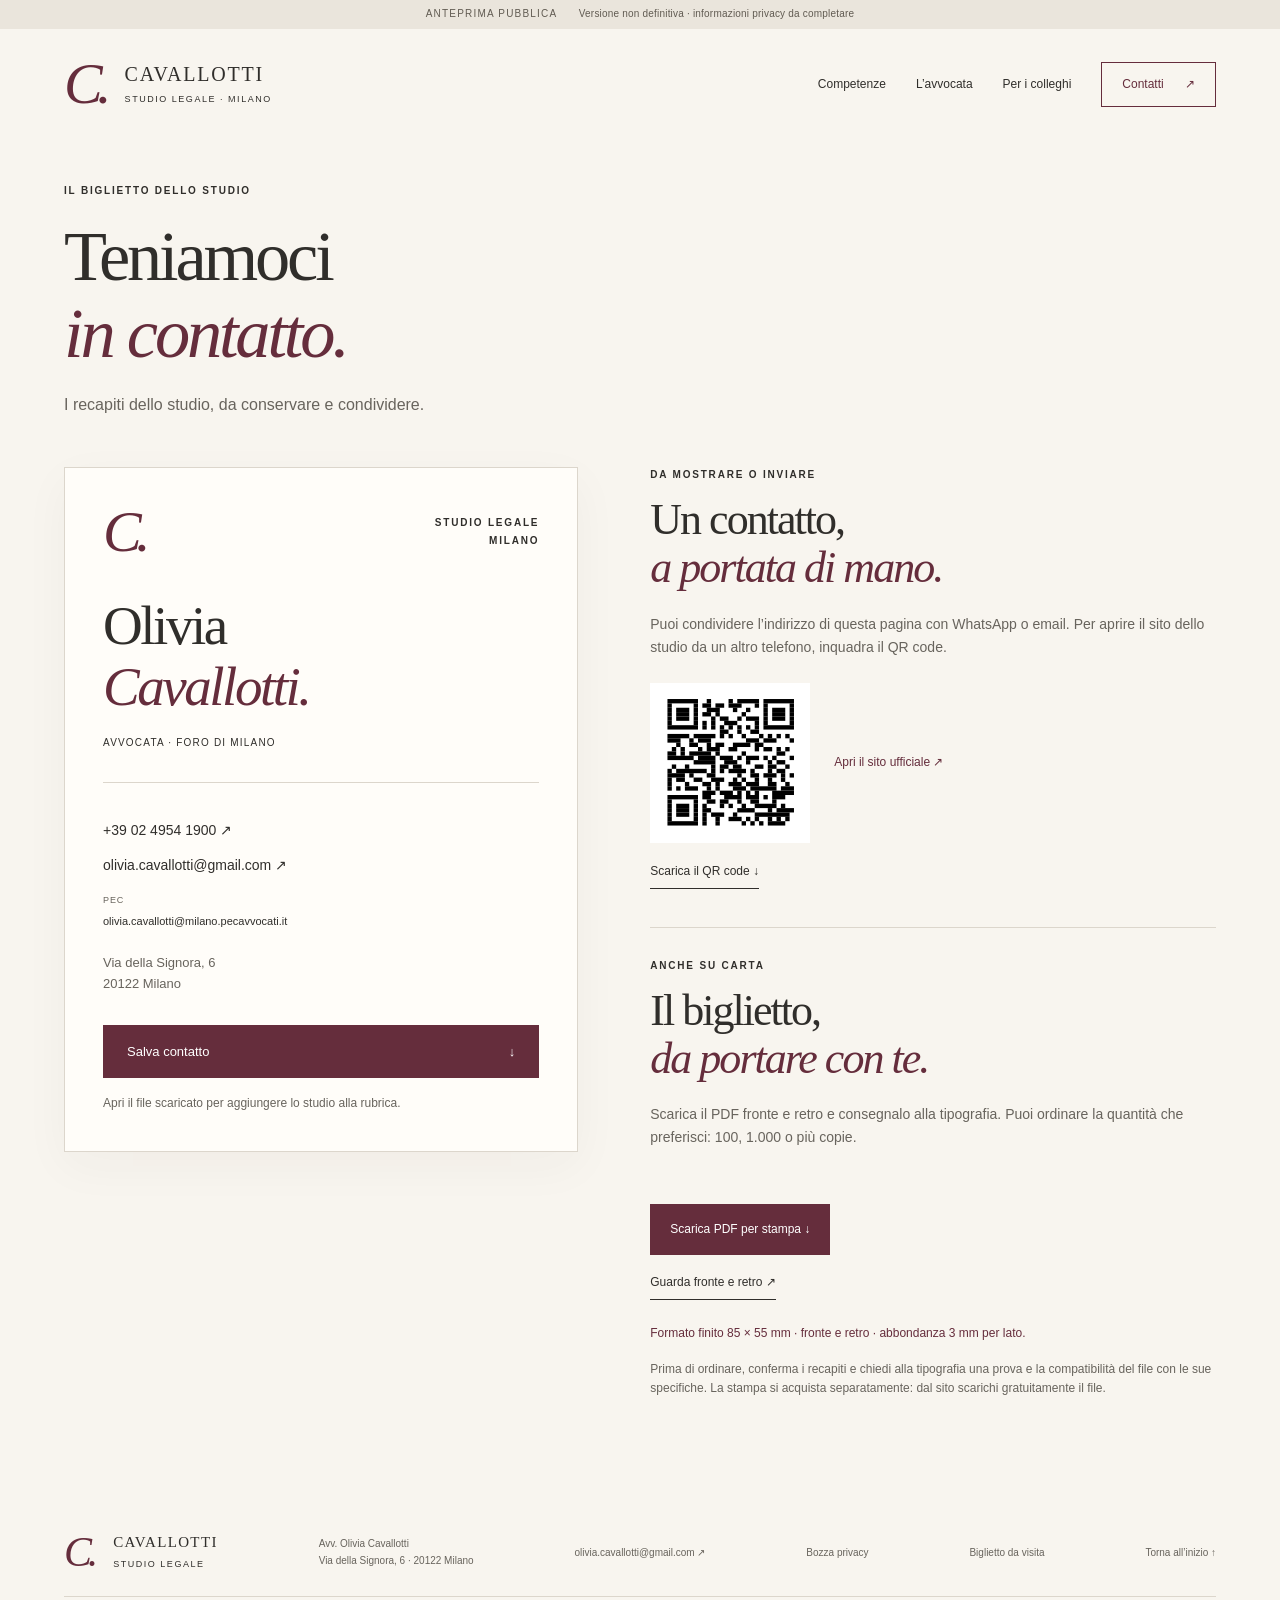
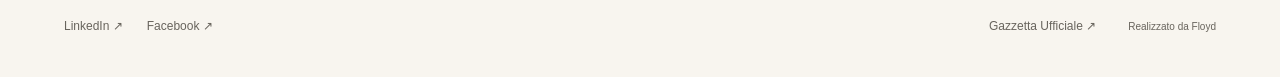
==== biglietto.html @ 4c9f53dc "Publish business card preview from source 2074c72" ====
<!doctype html><html lang="it"><head><meta charset="utf-8"><meta name="viewport" content="width=device-width, initial-scale=1"><meta name="robots" content="noindex, nofollow"><title>Biglietto da visita | Olivia Cavallotti</title><meta name="description" content="I recapiti dello Studio Legale Cavallotti da salvare in rubrica, condividere o stampare."><meta name="theme-color" content="#652d3c"><link rel="stylesheet" href="assets/style.css"><script src="assets/site.js" defer></script></head><body>
<a class="skip" href="#main">Vai al contenuto</a><div class="preview">ANTEPRIMA PUBBLICA <span>Versione non definitiva · informazioni privacy da completare</span></div>
<header class="header wrap"><a class="brand" href="index.html" aria-label="Studio Legale Cavallotti — Home"><span class="brand-mark" aria-hidden="true">C.</span><span>CAVALLOTTI<small>STUDIO LEGALE · MILANO</small></span></a><button class="menu-toggle" aria-expanded="false" aria-controls="navigation" hidden>Menu <span aria-hidden="true">☰</span></button><nav id="navigation" aria-label="Menu principale"><a href="index.html#competenze">Competenze</a><a href="index.html#olivia">L’avvocata</a><a href="domiciliazioni.html" >Per i colleghi</a><a class="nav-contact" href="index.html#contatti">Contatti <span aria-hidden="true">↗</span></a></nav></header>
<main id="main"><section class="section wrap card-page" aria-labelledby="card-title">
<div class="card-intro"><p class="eyebrow">IL BIGLIETTO DELLO STUDIO</p><h1 id="card-title">Teniamoci<br><em>in contatto.</em></h1><p>I recapiti dello studio, da conservare e condividere.</p></div>
<div class="card-grid"><article class="digital-card" aria-label="Biglietto digitale di Olivia Cavallotti"><div class="card-top"><span class="brand-mark" aria-hidden="true">C.</span><span class="eyebrow">STUDIO LEGALE<br>MILANO</span></div><h2>Olivia<br><em>Cavallotti.</em></h2><p class="card-role">AVVOCATA · FORO DI MILANO</p><div class="card-contacts"><a href="tel:+390249541900">+39 02 4954 1900 ↗</a><a href="mailto:olivia.cavallotti@gmail.com">olivia.cavallotti@gmail.com ↗</a><p><span>PEC</span><a href="mailto:olivia.cavallotti@milano.pecavvocati.it">olivia.cavallotti@milano.pecavvocati.it</a></p><address>Via della Signora, 6<br>20122 Milano</address></div><a class="button card-save" href="assets/olivia-cavallotti.vcf" download="olivia-cavallotti.vcf">Salva contatto <span aria-hidden="true">↓</span></a><p class="card-help">Apri il file scaricato per aggiungere lo studio alla rubrica.</p></article>
<div class="card-tools"><section class="card-share" aria-labelledby="share-card"><p class="eyebrow">DA MOSTRARE O INVIARE</p><h2 id="share-card">Un contatto,<br><em>a portata di mano.</em></h2><p>Puoi condividere l’indirizzo di questa pagina con WhatsApp o email. Per aprire il sito dello studio da un altro telefono, inquadra il QR code.</p><a class="qr-link" href="https://www.studiolegalecavallotti.it" target="_blank" rel="noopener noreferrer"><img src="assets/qr-sito.svg" width="160" height="160" alt="QR code per aprire il sito ufficiale dello Studio Legale Cavallotti"><span>Apri il sito ufficiale ↗</span></a><a class="text-link" href="assets/qr-sito.svg" download="qr-studio-cavallotti.svg">Scarica il QR code ↓</a></section>
<section class="card-print" aria-labelledby="print-card"><p class="eyebrow">ANCHE SU CARTA</p><h2 id="print-card">Il biglietto,<br><em>da portare con te.</em></h2><p>Scarica il PDF fronte e retro e consegnalo alla tipografia. Puoi ordinare la quantità che preferisci: 100, 1.000 o più copie.</p><div class="print-actions"><a class="button" href="assets/biglietto-stampa.pdf" download="biglietto-cavallotti-stampa.pdf">Scarica PDF per stampa ↓</a><a class="text-link" href="assets/biglietto-anteprima.pdf" target="_blank" rel="noopener">Guarda fronte e retro ↗</a></div><p class="print-spec">Formato finito 85 × 55 mm · fronte e retro · abbondanza 3 mm per lato.</p><p class="card-help">Prima di ordinare, conferma i recapiti e chiedi alla tipografia una prova e la compatibilità del file con le sue specifiche. La stampa si acquista separatamente: dal sito scarichi gratuitamente il file.</p></section></div></div>
</section>
</main><footer class="footer wrap"><a class="brand" href="index.html"><span class="brand-mark" aria-hidden="true">C.</span><span>CAVALLOTTI<small>STUDIO LEGALE</small></span></a><p>Avv. Olivia Cavallotti<br>Via della Signora, 6 · 20122 Milano</p><a href="mailto:olivia.cavallotti@gmail.com">olivia.cavallotti@gmail.com ↗</a><a href="privacy.html">Bozza privacy</a><a href="biglietto.html">Biglietto da visita</a><a href="#main">Torna all’inizio ↑</a><div class="footer-links"><nav aria-label="Social dello studio"><a href="https://www.linkedin.com/in/olivia-cavallotti-458b9453/" target="_blank" rel="noopener noreferrer">LinkedIn ↗</a><a href="https://www.facebook.com/Studio-Legale-Cavallotti-107336581391763/?view_public_for=107336581391763" target="_blank" rel="noopener noreferrer">Facebook ↗</a></nav><a href="https://www.gazzettaufficiale.it/" target="_blank" rel="noopener noreferrer">Gazzetta Ufficiale ↗</a><span class="site-credit">Realizzato da Floyd</span></div></footer></body></html>
---- assets/style.css ----
:root{
  --paper:#f8f5ef;
  --ink:#302e2b;
  --muted:#68645d;
  --wine:#652d3c;
  --line:#dcd6cc;
  --serif:Georgia,'Times New Roman',serif
}
*{
  box-sizing:border-box
}
html{
  scroll-behavior:smooth;
  scroll-padding-top:26px
}
body{
  margin:0;
  background:var(--paper);
  color:var(--ink);
  font:16px/1.65 -apple-system,BlinkMacSystemFont,'Segoe UI',sans-serif
}
a{
  color:inherit;
  text-decoration:none
}
button{
  font:inherit
}
a,button,summary{
  -webkit-tap-highlight-color:transparent
}
a:focus-visible,button:focus-visible,summary:focus-visible{
  outline:3px solid #a56723;
  outline-offset:6px
}
a:hover{
  text-decoration:underline;
  text-underline-offset:5px
}
h1,h2,h3,p{
  margin:0
}
h1,h2,h3{
  font-family:var(--serif);
  font-weight:400;
  line-height:1.1;
  letter-spacing:-.045em
}
h1{
  font-size:clamp(58px,6.1vw,88px)
}
h2{
  font-size:clamp(38px,4.1vw,58px)
}
h3{
  font-size:29px
}
em{
  font-weight:400;
  color:var(--wine)
}
img{
  max-width:100%;
  display:block
}
.wrap{
  max-width:1280px;
  margin:auto;
  padding-inline:64px
}
.preview{
  padding:6px 24px;
  background:#eae5dc;
  font-size:10px;
  letter-spacing:.12em;
  text-align:center;
  color:#615b52
}
.preview span{
  letter-spacing:.02em;
  margin-left:18px
}
.header{
  display:flex;
  align-items:center;
  justify-content:space-between;
  min-height:112px;
  gap:24px
}
.brand{
  display:flex;
  align-items:center;
  gap:12px;
  font-family:var(--serif);
  letter-spacing:.09em;
  font-size:20px;
  line-height:1.2
}
.brand small{
  display:block;
  font:9px/1.8 -apple-system,BlinkMacSystemFont,'Segoe UI',sans-serif;
  letter-spacing:.17em;
  margin-top:5px
}
.brand-mark{
  font:italic 58px/.9 var(--serif);
  color:var(--wine);
  letter-spacing:-.1em;
  margin-right:7px
}
.header nav{
  display:flex;
  gap:30px;
  align-items:center;
  font-size:12px
}
.nav-contact{
  padding:12px 20px;
  border:1px solid var(--wine);
  color:var(--wine)
}
.nav-contact span{
  margin-left:18px
}
.menu-toggle{
  display:none
}
.skip{
  position:absolute;
  top:-100px;
  left:20px;
  z-index:20;
  padding:12px;
  background:white
}
.skip:focus{
  top:10px
}
.hero{
  display:grid;
  grid-template-columns:1.08fr 1fr;
  gap:30px;
  align-items:center;
  padding-top:18px;
  padding-bottom:60px
}
.eyebrow{
  font-size:10px;
  letter-spacing:.18em;
  line-height:1.5;
  font-weight:600
}
.hero-copy>.eyebrow{
  display:flex;
  align-items:center;
  gap:12px;
  margin-bottom:26px
}
.rule{
  width:32px;
  height:1px;
  background:var(--wine)
}
.hero h1{
  margin-left:-3px
}
.hero-intro{
  margin-top:25px;
  font-size:15px;
  line-height:1.8;
  color:var(--muted)
}
.button{
  display:inline-flex;
  gap:55px;
  align-items:center;
  background:var(--wine);
  color:white;
  padding:16px 24px;
  font-size:13px;
  margin-top:30px;
  transition:background .2s
}
.button:hover{
  background:#4b2030;
  text-decoration:none
}
.text-link{
  font-size:12px;
  border-bottom:1px solid currentColor;
  padding-bottom:6px;
  display:inline-flex;
  gap:18px;
  align-items:center
}
.hero-secondary{
  margin-left:20px
}
.hero-portrait{
  position:relative;
  align-self:end;
  height:510px;
  isolation:isolate;
  display:flex;
  align-items:flex-end;
  justify-content:center;
  margin-right:14px
}
.portrait-arch{
  position:absolute;
  inset:30px 0 0;
  border-radius:48% 48% 0 0;
  background:#e1d9ce;
  z-index:-2
}
.portrait-word{
  position:absolute;
  font:400 400px/1 var(--serif);
  color:#c9b9ae;
  left:16px;
  top:80px;
  z-index:-1;
  opacity:.45
}
.hero-portrait img{
  height:480px;
  width:auto;
  max-width:100%;
  object-fit:contain;
  object-position:bottom
}
.portrait-label{
  position:absolute;
  bottom:0;
  left:0;
  right:0;
  background:var(--wine);
  color:var(--paper);
  padding:18px 25px;
  display:flex;
  justify-content:space-between;
  align-items:center;
  gap:16px
}
.portrait-label>span{
  font:23px var(--serif)
}
.portrait-label small{
  font-size:8px;
  letter-spacing:.1em;
  max-width:90px;
  line-height:1.6
}
.portrait-side{
  position:absolute;
  right:-26px;
  writing-mode:vertical-rl;
  font-size:8px;
  letter-spacing:.22em;
  top:155px
}
.intro-strip{
  background:#ece7df;
  border-block:1px solid var(--line)
}
.intro-strip>.wrap{
  display:flex;
  justify-content:space-between;
  gap:24px;
  align-items:center;
  padding-block:24px
}
.intro-strip span{
  font:20px var(--serif)
}
.intro-strip p,.intro-strip a{
  font-size:11px;
  color:var(--muted)
}
.section{
  padding-block:95px
}
.section-heading{
  display:grid;
  grid-template-columns:1fr 2.1fr;
  gap:30px;
  margin-bottom:50px
}
.section-heading .eyebrow{
  padding-top:9px;
  color:var(--wine)
}
.section-heading p:not(.eyebrow){
  margin-top:22px;
  font-size:14px;
  color:var(--muted)
}
.services{
  display:grid;
  grid-template-columns:1fr 1.15fr;
  gap:56px
}
.featured{
  background:var(--wine);
  color:var(--paper);
  padding:36px;
  position:relative
}
.service-number{
  font-size:11px;
  letter-spacing:.08em;
  color:#8b7f75
}
.featured>.service-number{
  position:absolute;
  right:32px;
  top:28px;
  color:#d7c3c4
}
.featured .eyebrow{
  color:#d7c3c4;
  margin-bottom:24px
}
.featured h3{
  font-size:39px
}
.featured p:not(.eyebrow){
  font-size:14px;
  opacity:.88;
  margin-top:22px;
  max-width:360px
}
.featured ul{
  padding:20px 0 26px 18px;
  font-size:13px;
  line-height:2
}
.featured a{
  border-top:1px solid #a47681;
  display:flex;
  justify-content:space-between;
  padding-top:18px;
  font-size:12px
}
.service-list details{
  border-top:1px solid var(--line);
  padding-block:26px
}
.service-list details:last-child{
  border-bottom:1px solid var(--line)
}
summary{
  display:flex;
  align-items:center;
  gap:20px;
  cursor:pointer;
  list-style:none
}
summary::-webkit-details-marker{
  display:none
}
summary h3{
  font-size:25px;
  flex:1
}
.plus{
  font-size:26px;
  color:var(--wine);
  font-weight:300
}
details[open] .plus{
  transform:rotate(45deg)
}
.service-detail{
  padding-left:38px;
  padding-top:18px;
  font-size:14px;
  color:var(--muted)
}
.service-detail a{
  display:inline-block;
  margin-top:15px;
  font-size:12px;
  color:var(--wine)
}
.about{
  background:#ece7df;
  padding-block:85px
}
.about-grid{
  display:grid;
  grid-template-columns:1fr 1.1fr;
  gap:90px
}
.about h2{
  font-size:65px;
  margin-top:35px
}
.about-caption{
  margin-top:28px;
  color:var(--muted);
  font-size:14px
}
.bio .lead{
  font:27px/1.4 var(--serif);
  letter-spacing:-.02em;
  color:var(--ink)
}
.bio>p{
  font-size:14px;
  color:var(--muted);
  margin-bottom:22px
}
.bio .text-link{
  color:var(--wine);
  margin-top:5px
}
.bio-facts{
  display:flex;
  gap:65px;
  border-top:1px solid #cec6ba;
  margin-top:32px;
  padding-top:24px
}
.bio-facts>span{
  font:26px var(--serif)
}
.bio-facts small{
  font:8px/1.6 -apple-system,BlinkMacSystemFont,'Segoe UI',sans-serif;
  display:block;
  letter-spacing:.12em;
  margin-top:9px;
  color:var(--muted)
}
.steps{
  display:grid;
  grid-template-columns:repeat(3,1fr);
  gap:40px
}
.steps article{
  border-top:1px solid var(--line);
  padding-top:20px
}
.steps article>span{
  font-size:11px;
  color:var(--wine)
}
.steps h3{
  font-size:25px;
  margin-top:25px
}
.steps p{
  font-size:14px;
  color:var(--muted);
  margin-top:17px
}
.contact{
  background:var(--wine);
  color:var(--paper);
  padding-block:80px
}
.contact-grid{
  display:grid;
  grid-template-columns:1fr 1.1fr;
  gap:70px
}
.contact h2{
  margin-top:25px;
  font-size:clamp(36px,4.1vw,55px)
}
.contact em{
  color:#d8b9b0
}
.contact p{
  font-size:14px;
  color:#e2ced1;
  margin-top:26px;
  max-width:440px
}
.contact-details{
  padding-top:8px;
  min-width:0
}
.contact-details>div{
  border-top:1px solid #986574;
  padding-block:23px
}
.contact-label{
  font-size:9px;
  letter-spacing:.15em;
  color:#e0c7ce;
  display:block;
  margin-bottom:14px
}
.email-link{
  font:clamp(17px,1.7vw,24px) var(--serif);
  display:flex;
  justify-content:space-between;
  gap:16px;
  overflow-wrap:anywhere
}
.phone-link{
  font:31px var(--serif);
  display:flex;
  justify-content:space-between
}
.contact-bottom{
  display:grid;
  grid-template-columns:1fr 1.1fr;
  gap:20px
}
.contact-bottom address{
  font-style:normal;
  font-size:14px
}
.contact-bottom a{
  font-size:11px;
  display:block;
  margin-top:14px
}
.pec{
  overflow-wrap:anywhere
}
.colleague{
  display:flex;
  justify-content:space-between;
  align-items:center;
  gap:25px;
  padding-block:37px;
  border-bottom:1px solid var(--line)
}
.colleague p{
  font:23px/1.4 var(--serif)
}
.colleague p span{
  font:12px/1.7 -apple-system,BlinkMacSystemFont,'Segoe UI',sans-serif;
  color:var(--muted)
}
.colleague a{
  color:var(--wine)
}
.footer{
  padding-block:40px;
  display:flex;
  align-items:center;
  justify-content:space-between;
  gap:24px
}
.footer .brand{
  font-size:15px
}
.footer .brand-mark{
  font-size:42px
}
.footer p,.footer>a:not(.brand){
  font-size:10px;
  color:var(--muted)
}
.footer>a{
  overflow-wrap:anywhere
}
.colleagues-hero{
  padding-block:55px 85px
}
.back-link{
  display:inline-block;
  font-size:12px;
  color:var(--muted);
  margin-bottom:45px
}
.colleagues-hero .eyebrow{
  margin-bottom:25px;
  color:var(--wine)
}
.colleagues-hero .lead{
  font-size:18px;
  color:var(--muted);
  margin-top:28px
}
.colleagues-hero+.section{
  background:#ece7df;
  max-width:none;
  padding-inline:max(64px,calc((100vw - 1152px)/2))
}
@media(min-width:1500px){
  .hero-portrait{
    height:540px
  }
  .hero-portrait img{
    height:510px
  }
}
@media(max-width:1050px){
  .wrap{
    padding-inline:36px
  }
  .header nav{
    gap:18px
  }
  .hero{
    gap:22px
  }
  .hero-portrait{
    height:450px
  }
  .hero-portrait img{
    height:420px
  }
  .hero-secondary{
    display:table;
    margin:20px 0 0
  }
  .portrait-label{
    padding:16px
  }
  .portrait-label>span{
    font-size:20px
  }
  .services{
    gap:30px
  }
  .about-grid,.contact-grid{
    gap:40px
  }
  .footer{
    flex-wrap:wrap
  }
  .intro-strip p{
    max-width:230px
  }
  .colleagues-hero+.section{
    padding-inline:36px
  }
}
@media(max-width:760px){
  .wrap{
    padding-inline:24px
  }
  .preview{
    font-size:8px;
    padding-inline:10px
  }
  .preview span{
    margin-left:8px;
    font-size:8px
  }
  .header{
    min-height:90px;
    position:relative;
    flex-wrap:wrap;
    padding-block:19px
  }
  .brand{
    font-size:17px
  }
  .brand-mark{
    font-size:46px
  }
  .brand small{
    font-size:8px
  }
  .menu-toggle:not([hidden]){
    display:flex;
    gap:13px;
    border:0;
    background:none;
    padding:10px 0 10px 15px;
    font-size:12px;
    color:var(--ink)
  }
  .header nav{
    width:100%;
    flex-wrap:wrap;
    padding-block:15px
  }
  .header nav.enhanced{
    display:none
  }
  .header nav.is-open{
    display:flex;
    flex-direction:column;
    align-items:stretch;
    gap:0
  }
  .header nav a{
    padding:14px 0;
    border-bottom:1px solid var(--line)
  }
  .header nav .nav-contact{
    border:none
  }
  .hero{
    grid-template-columns:1fr;
    padding-top:22px;
    padding-bottom:38px;
    gap:35px
  }
  .hero h1{
    font-size:62px;
    line-height:1.04
  }
  .hero-copy>.eyebrow{
    margin-bottom:22px
  }
  .hero-intro{
    font-size:14px;
    margin-top:23px
  }
  .button{
    padding:15px 22px;
    gap:38px;
    margin-top:25px
  }
  .hero-secondary{
    display:inline-flex;
    margin:0 0 0 16px;
    font-size:10px;
    gap:8px
  }
  .hero-portrait{
    height:365px;
    margin:0 18px 0 0;
    max-width:420px;
    width:calc(100% - 18px);
    justify-self:center
  }
  .hero-portrait img{
    height:355px
  }
  .portrait-arch{
    inset:5px 0 0
  }
  .portrait-word{
    font-size:280px;
    top:55px
  }
  .portrait-label{
    padding:14px 20px
  }
  .portrait-side{
    right:-21px;
    top:100px
  }
  .intro-strip>.wrap{
    align-items:flex-start;
    flex-wrap:wrap;
    gap:12px;
    padding-block:22px
  }
  .intro-strip span{
    font-size:20px;
    width:100%
  }
  .intro-strip p{
    max-width:100%;
    font-size:11px;
    flex:1
  }
  .intro-strip a{
    font-size:10px
  }
  .section{
    padding-block:60px
  }
  .section-heading{
    grid-template-columns:1fr;
    gap:22px;
    margin-bottom:35px
  }
  .section-heading h2{
    font-size:38px
  }
  .section-heading p:not(.eyebrow){
    font-size:13px;
    margin-top:18px
  }
  .services{
    grid-template-columns:1fr;
    gap:32px
  }
  .featured{
    padding:30px
  }
  .featured h3{
    font-size:36px
  }
  .service-list details{
    padding-block:23px
  }
  summary h3{
    font-size:24px
  }
  .about{
    padding-block:60px
  }
  .about-grid{
    grid-template-columns:1fr;
    gap:35px
  }
  .about h2{
    font-size:56px;
    margin-top:23px
  }
  .about-caption{
    margin-top:18px
  }
  .bio .lead{
    font-size:25px
  }
  .steps{
    grid-template-columns:1fr;
    gap:30px
  }
  .steps h3{
    margin-top:15px
  }
  .steps p{
    margin-top:12px
  }
  .contact{
    padding-block:55px
  }
  .contact-grid{
    grid-template-columns:1fr;
    gap:35px
  }
  .contact h2{
    font-size:46px
  }
  .contact-bottom{
    grid-template-columns:1fr;
    gap:25px
  }
  .email-link{
    font-size:20px
  }
  .phone-link{
    font-size:29px
  }
  .colleague{
    align-items:flex-start;
    flex-direction:column;
    gap:20px;
    padding-block:30px
  }
  .footer{
    display:grid;
    grid-template-columns:1fr;
    gap:20px;
    padding-block:30px
  }
  .footer p,.footer>a:not(.brand){
    font-size:12px
  }
  .colleagues-hero{
    padding-block:25px 55px
  }
  .colleagues-hero h1{
    font-size:49px
  }
  .colleagues-hero .lead{
    font-size:16px
  }
  .colleagues-hero+.section{
    padding-inline:24px
  }
  .back-link{
    margin-bottom:35px
  }
}
@media(max-width:360px){
  .wrap{
    padding-inline:20px
  }
  .hero h1{
    font-size:53px
  }
  .hero-secondary{
    display:table;
    margin:18px 0 0
  }
  .hero-portrait{
    height:325px
  }
  .hero-portrait img{
    height:315px
  }
  .portrait-label>span{
    font-size:18px
  }
  .contact h2{
    font-size:39px
  }
  .email-link{
    font-size:18px
  }
  .preview span{
    display:none
  }
  .colleagues-hero h1{
    font-size:42px
  }
}
@media(prefers-reduced-motion:reduce){
  html{
    scroll-behavior:auto
  }
  *{
    transition:none!important
  }
}
.legal { max-width: 1040px; }
.legal h1 { font-size: clamp(38px, 5vw, 64px); margin: 25px 0 45px; }
.legal h2 { font-size: 26px; margin: 32px 0 15px; letter-spacing: -.02em; }
.legal p:not(.eyebrow) { font-size: 15px; margin-bottom: 15px; overflow-wrap: anywhere; }
.legal a { text-decoration: underline; }
.legal-end { border-top: 1px solid var(--line); padding-top: 24px; }

.legal-vat { font-size: 10px; color: var(--muted); }
.footer { flex-wrap: wrap; }

/* Details retain the compact services layout; external links load only on click. */
.labor-detail { border-top: 1px solid #a47681; margin-bottom: 24px; padding-top: 18px; }
.labor-detail summary { justify-content: space-between; font-size: 12px; }
.labor-detail .plus { color: var(--paper); }
.labor-detail ul { padding-bottom: 0; line-height: 1.7; }
.labor-detail li + li, .service-detail li + li { margin-top: 8px; }
.service-detail ul { padding: 16px 0 0 18px; }
.professional-network { margin-top: 36px; border-top: 1px solid var(--line); padding-top: 28px; }
.professional-network h3 { font-size: 25px; margin-bottom: 12px; }
.professional-network p { max-width: 760px; font-size: 14px; color: var(--muted); }
.footer-links { flex-basis: 100%; display: flex; flex-wrap: wrap; align-items: center; gap: 18px 32px; border-top: 1px solid var(--line); padding-top: 20px; font-size: 12px; color: var(--muted); }
.footer-links nav { display: flex; gap: 24px; }
.footer-links > a { margin-left: auto; }

.site-credit { font-size: 10px; }

/* Business card: shared contacts and downloadable print files. */
.card-page { padding-top: 42px; }
.card-intro { margin-bottom: 48px; }
.card-intro h1 { font-size: clamp(48px, 5.5vw, 76px); margin: 20px 0; }
.card-intro > p:last-child { color: var(--muted); }
.card-grid { display: grid; grid-template-columns: minmax(0, 1fr) minmax(0, 1.1fr); gap: 72px; align-items: start; }
.digital-card { border: 1px solid var(--line); background: #fffdf9; padding: 38px; box-shadow: 0 14px 45px #302e2b0a; }
.card-top { display: flex; justify-content: space-between; align-items: center; margin-bottom: 38px; }
.card-top .eyebrow { text-align: right; line-height: 1.8; }
.digital-card h2 { font-size: clamp(40px, 4.3vw, 60px); }
.card-role { font-size: 10px; letter-spacing: .12em; margin-top: 18px; }
.card-contacts { margin: 30px 0; padding-top: 24px; border-top: 1px solid var(--line); font-size: 14px; }
.card-contacts > a { display: block; margin: 12px 0; }
.card-contacts a { overflow-wrap: anywhere; }
.card-contacts p { font-size: 11px; margin-top: 16px; }
.card-contacts p span { display: block; font-size: 9px; letter-spacing: .1em; margin-bottom: 4px; color: var(--muted); }
.card-contacts address { font-size: 13px; font-style: normal; margin-top: 22px; color: var(--muted); }
.card-save { display: flex; justify-content: space-between; gap: 16px; }
.card-help { font-size: 12px; line-height: 1.6; color: var(--muted); margin-top: 16px; }
.card-tools h2 { font-size: clamp(32px, 3.5vw, 44px); margin: 14px 0 20px; }
.card-tools section > p:not(.eyebrow):not(.card-help):not(.print-spec) { font-size: 14px; color: var(--muted); }
.qr-link { display: flex; align-items: center; flex-wrap: wrap; gap: 24px; margin: 24px 0 14px; font-size: 12px; color: var(--wine); }
.qr-link img { background: white; width: 160px; height: 160px; }
.card-tools .text-link { font-size: 12px; }
.card-print { border-top: 1px solid var(--line); margin-top: 38px; padding-top: 30px; }
.print-actions { display: flex; align-items: flex-start; flex-direction: column; gap: 18px; margin: 24px 0; }
.print-actions .button { font-size: 12px; padding-inline: 20px; }
.print-spec { font-size: 12px; color: var(--wine); }
.contact-card-link { display: inline-block; margin-top: 26px; font-size: 13px; border-bottom: 1px solid #d7c3c4; padding-bottom: 5px; }
@media(max-width: 900px) { .card-grid { gap: 34px; } .digital-card { padding: 28px; } }
@media(max-width: 760px) { .card-grid { grid-template-columns: minmax(0, 1fr); gap: 42px; } .card-intro { margin-bottom: 30px; } .digital-card { padding: 28px 24px; } }
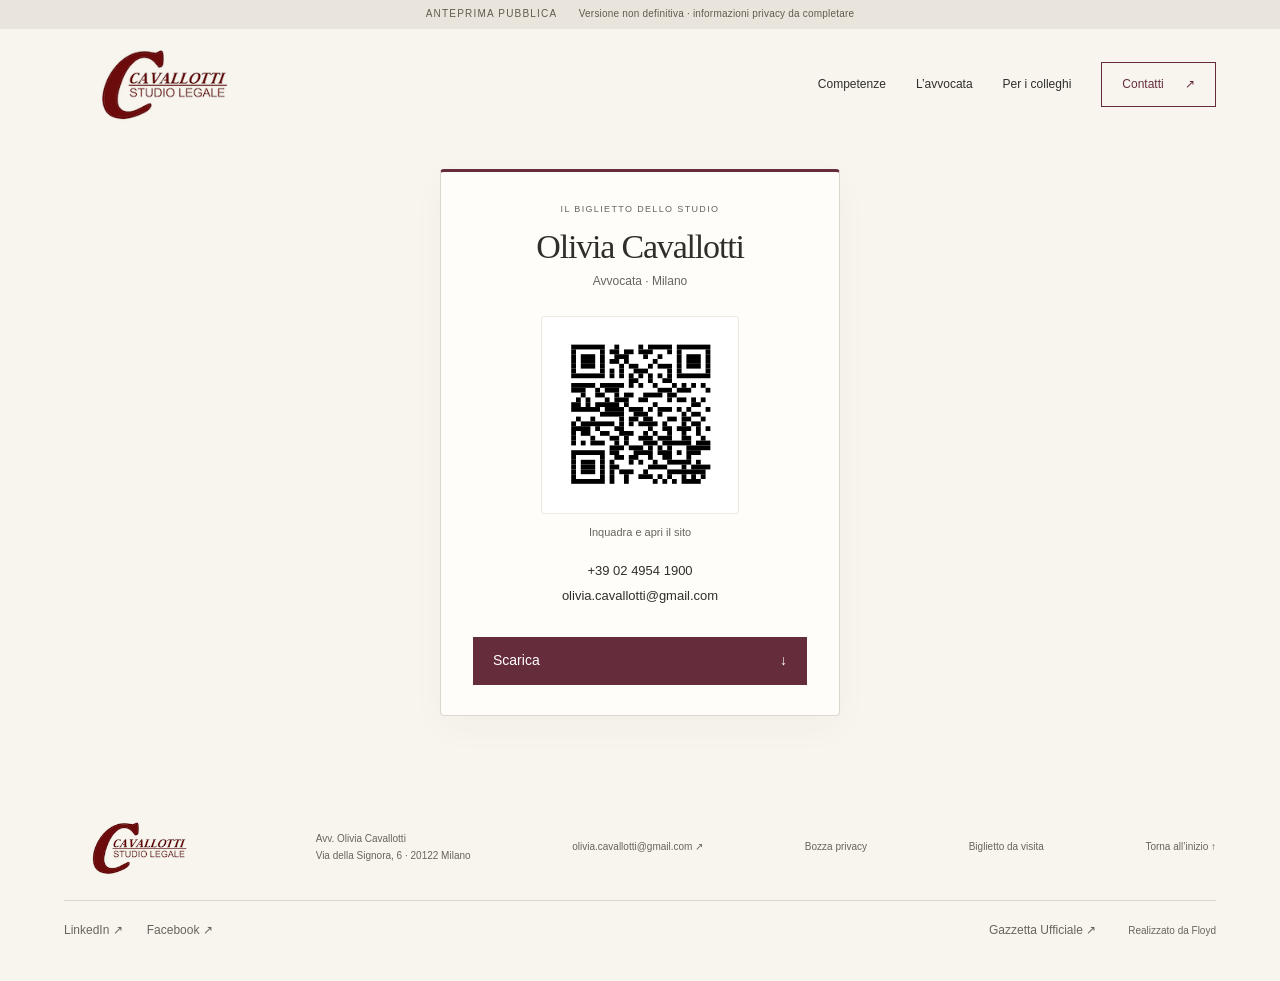
==== commit 30ae1655: "Publish compact business card and original logo from e87b56e" ====
--- a/biglietto.html
+++ b/biglietto.html
@@ -1,10 +1,20 @@
 <!doctype html><html lang="it"><head><meta charset="utf-8"><meta name="viewport" content="width=device-width, initial-scale=1"><meta name="robots" content="noindex, nofollow"><title>Biglietto da visita | Olivia Cavallotti</title><meta name="description" content="I recapiti dello Studio Legale Cavallotti da salvare in rubrica, condividere o stampare."><meta name="theme-color" content="#652d3c"><link rel="stylesheet" href="assets/style.css"><script src="assets/site.js" defer></script></head><body>
 <a class="skip" href="#main">Vai al contenuto</a><div class="preview">ANTEPRIMA PUBBLICA <span>Versione non definitiva · informazioni privacy da completare</span></div>
-<header class="header wrap"><a class="brand" href="index.html" aria-label="Studio Legale Cavallotti — Home"><span class="brand-mark" aria-hidden="true">C.</span><span>CAVALLOTTI<small>STUDIO LEGALE · MILANO</small></span></a><button class="menu-toggle" aria-expanded="false" aria-controls="navigation" hidden>Menu <span aria-hidden="true">☰</span></button><nav id="navigation" aria-label="Menu principale"><a href="index.html#competenze">Competenze</a><a href="index.html#olivia">L’avvocata</a><a href="domiciliazioni.html" >Per i colleghi</a><a class="nav-contact" href="index.html#contatti">Contatti <span aria-hidden="true">↗</span></a></nav></header>
-<main id="main"><section class="section wrap card-page" aria-labelledby="card-title">
-<div class="card-intro"><p class="eyebrow">IL BIGLIETTO DELLO STUDIO</p><h1 id="card-title">Teniamoci<br><em>in contatto.</em></h1><p>I recapiti dello studio, da conservare e condividere.</p></div>
-<div class="card-grid"><article class="digital-card" aria-label="Biglietto digitale di Olivia Cavallotti"><div class="card-top"><span class="brand-mark" aria-hidden="true">C.</span><span class="eyebrow">STUDIO LEGALE<br>MILANO</span></div><h2>Olivia<br><em>Cavallotti.</em></h2><p class="card-role">AVVOCATA · FORO DI MILANO</p><div class="card-contacts"><a href="tel:+390249541900">+39 02 4954 1900 ↗</a><a href="mailto:olivia.cavallotti@gmail.com">olivia.cavallotti@gmail.com ↗</a><p><span>PEC</span><a href="mailto:olivia.cavallotti@milano.pecavvocati.it">olivia.cavallotti@milano.pecavvocati.it</a></p><address>Via della Signora, 6<br>20122 Milano</address></div><a class="button card-save" href="assets/olivia-cavallotti.vcf" download="olivia-cavallotti.vcf">Salva contatto <span aria-hidden="true">↓</span></a><p class="card-help">Apri il file scaricato per aggiungere lo studio alla rubrica.</p></article>
-<div class="card-tools"><section class="card-share" aria-labelledby="share-card"><p class="eyebrow">DA MOSTRARE O INVIARE</p><h2 id="share-card">Un contatto,<br><em>a portata di mano.</em></h2><p>Puoi condividere l’indirizzo di questa pagina con WhatsApp o email. Per aprire il sito dello studio da un altro telefono, inquadra il QR code.</p><a class="qr-link" href="https://www.studiolegalecavallotti.it" target="_blank" rel="noopener noreferrer"><img src="assets/qr-sito.svg" width="160" height="160" alt="QR code per aprire il sito ufficiale dello Studio Legale Cavallotti"><span>Apri il sito ufficiale ↗</span></a><a class="text-link" href="assets/qr-sito.svg" download="qr-studio-cavallotti.svg">Scarica il QR code ↓</a></section>
-<section class="card-print" aria-labelledby="print-card"><p class="eyebrow">ANCHE SU CARTA</p><h2 id="print-card">Il biglietto,<br><em>da portare con te.</em></h2><p>Scarica il PDF fronte e retro e consegnalo alla tipografia. Puoi ordinare la quantità che preferisci: 100, 1.000 o più copie.</p><div class="print-actions"><a class="button" href="assets/biglietto-stampa.pdf" download="biglietto-cavallotti-stampa.pdf">Scarica PDF per stampa ↓</a><a class="text-link" href="assets/biglietto-anteprima.pdf" target="_blank" rel="noopener">Guarda fronte e retro ↗</a></div><p class="print-spec">Formato finito 85 × 55 mm · fronte e retro · abbondanza 3 mm per lato.</p><p class="card-help">Prima di ordinare, conferma i recapiti e chiedi alla tipografia una prova e la compatibilità del file con le sue specifiche. La stampa si acquista separatamente: dal sito scarichi gratuitamente il file.</p></section></div></div>
+<header class="header wrap"><a class="brand" href="index.html" aria-label="Studio Legale Cavallotti — Home"><img class="brand-logo" src="assets/logo-originale.png" width="220" height="94" alt="Cavallotti Studio Legale"></a><button class="menu-toggle" aria-expanded="false" aria-controls="navigation" hidden>Menu <span aria-hidden="true">☰</span></button><nav id="navigation" aria-label="Menu principale"><a href="index.html#competenze">Competenze</a><a href="index.html#olivia">L’avvocata</a><a href="domiciliazioni.html" >Per i colleghi</a><a class="nav-contact" href="index.html#contatti">Contatti <span aria-hidden="true">↗</span></a></nav></header>
+<main id="main"><section class="wrap card-page" aria-labelledby="card-title">
+  <div class="contact-card">
+    <p class="card-label">IL BIGLIETTO DELLO STUDIO</p>
+    <h1 id="card-title">Olivia Cavallotti</h1>
+    <p class="card-role">Avvocata · Milano</p>
+    <a class="card-qr" href="https://www.studiolegalecavallotti.it" target="_blank" rel="noopener noreferrer" aria-label="Apri il sito dello Studio Legale Cavallotti">
+      <img src="assets/qr-sito.svg" width="176" height="176" alt="QR code del sito dello Studio Legale Cavallotti">
+    </a>
+    <p class="card-hint">Inquadra e apri il sito</p>
+    <div class="card-details">
+      <a href="tel:+390249541900">+39 02 4954 1900</a>
+      <a href="mailto:olivia.cavallotti@gmail.com">olivia.cavallotti@gmail.com</a>
+    </div>
+    <a class="button card-download" href="assets/biglietto-stampa.pdf" download="biglietto-cavallotti-stampa.pdf" aria-label="Scarica il biglietto in PDF per la stampa">Scarica <span aria-hidden="true">↓</span></a>
+  </div>
 </section>
-</main><footer class="footer wrap"><a class="brand" href="index.html"><span class="brand-mark" aria-hidden="true">C.</span><span>CAVALLOTTI<small>STUDIO LEGALE</small></span></a><p>Avv. Olivia Cavallotti<br>Via della Signora, 6 · 20122 Milano</p><a href="mailto:olivia.cavallotti@gmail.com">olivia.cavallotti@gmail.com ↗</a><a href="privacy.html">Bozza privacy</a><a href="biglietto.html">Biglietto da visita</a><a href="#main">Torna all’inizio ↑</a><div class="footer-links"><nav aria-label="Social dello studio"><a href="https://www.linkedin.com/in/olivia-cavallotti-458b9453/" target="_blank" rel="noopener noreferrer">LinkedIn ↗</a><a href="https://www.facebook.com/Studio-Legale-Cavallotti-107336581391763/?view_public_for=107336581391763" target="_blank" rel="noopener noreferrer">Facebook ↗</a></nav><a href="https://www.gazzettaufficiale.it/" target="_blank" rel="noopener noreferrer">Gazzetta Ufficiale ↗</a><span class="site-credit">Realizzato da Floyd</span></div></footer></body></html>
+</main><footer class="footer wrap"><a class="brand" href="index.html"><img class="brand-logo" src="assets/logo-originale.png" width="220" height="94" alt="Cavallotti Studio Legale"></a><p>Avv. Olivia Cavallotti<br>Via della Signora, 6 · 20122 Milano</p><a href="mailto:olivia.cavallotti@gmail.com">olivia.cavallotti@gmail.com ↗</a><a href="privacy.html">Bozza privacy</a><a href="biglietto.html">Biglietto da visita</a><a href="#main">Torna all’inizio ↑</a><div class="footer-links"><nav aria-label="Social dello studio"><a href="https://www.linkedin.com/in/olivia-cavallotti-458b9453/" target="_blank" rel="noopener noreferrer">LinkedIn ↗</a><a href="https://www.facebook.com/Studio-Legale-Cavallotti-107336581391763/?view_public_for=107336581391763" target="_blank" rel="noopener noreferrer">Facebook ↗</a></nav><a href="https://www.gazzettaufficiale.it/" target="_blank" rel="noopener noreferrer">Gazzetta Ufficiale ↗</a><span class="site-credit">Realizzato da Floyd</span></div></footer></body></html>
--- a/assets/style.css
+++ b/assets/style.css
@@ -87,27 +87,8 @@
   min-height:112px;
   gap:24px
 }
-.brand{
-  display:flex;
-  align-items:center;
-  gap:12px;
-  font-family:var(--serif);
-  letter-spacing:.09em;
-  font-size:20px;
-  line-height:1.2
-}
-.brand small{
-  display:block;
-  font:9px/1.8 -apple-system,BlinkMacSystemFont,'Segoe UI',sans-serif;
-  letter-spacing:.17em;
-  margin-top:5px
-}
-.brand-mark{
-  font:italic 58px/.9 var(--serif);
-  color:var(--wine);
-  letter-spacing:-.1em;
-  margin-right:7px
-}
+.brand{display:flex;align-items:center;flex-shrink:0}
+.brand-logo{width:200px;height:auto;mix-blend-mode:multiply}
 .header nav{
   display:flex;
   gap:30px;
@@ -546,12 +527,7 @@
   justify-content:space-between;
   gap:24px
 }
-.footer .brand{
-  font-size:15px
-}
-.footer .brand-mark{
-  font-size:42px
-}
+.footer .brand-logo{width:150px}
 .footer p,.footer>a:not(.brand){
   font-size:10px;
   color:var(--muted)
@@ -650,15 +626,7 @@
     flex-wrap:wrap;
     padding-block:19px
   }
-  .brand{
-    font-size:17px
-  }
-  .brand-mark{
-    font-size:46px
-  }
-  .brand small{
-    font-size:8px
-  }
+  .brand-logo{width:170px}
   .menu-toggle:not([hidden]){
     display:flex;
     gap:13px;
@@ -935,34 +903,25 @@
 
 .site-credit { font-size: 10px; }
 
-/* Business card: shared contacts and downloadable print files. */
-.card-page { padding-top: 42px; }
-.card-intro { margin-bottom: 48px; }
-.card-intro h1 { font-size: clamp(48px, 5.5vw, 76px); margin: 20px 0; }
-.card-intro > p:last-child { color: var(--muted); }
-.card-grid { display: grid; grid-template-columns: minmax(0, 1fr) minmax(0, 1.1fr); gap: 72px; align-items: start; }
-.digital-card { border: 1px solid var(--line); background: #fffdf9; padding: 38px; box-shadow: 0 14px 45px #302e2b0a; }
-.card-top { display: flex; justify-content: space-between; align-items: center; margin-bottom: 38px; }
-.card-top .eyebrow { text-align: right; line-height: 1.8; }
-.digital-card h2 { font-size: clamp(40px, 4.3vw, 60px); }
-.card-role { font-size: 10px; letter-spacing: .12em; margin-top: 18px; }
-.card-contacts { margin: 30px 0; padding-top: 24px; border-top: 1px solid var(--line); font-size: 14px; }
-.card-contacts > a { display: block; margin: 12px 0; }
-.card-contacts a { overflow-wrap: anywhere; }
-.card-contacts p { font-size: 11px; margin-top: 16px; }
-.card-contacts p span { display: block; font-size: 9px; letter-spacing: .1em; margin-bottom: 4px; color: var(--muted); }
-.card-contacts address { font-size: 13px; font-style: normal; margin-top: 22px; color: var(--muted); }
-.card-save { display: flex; justify-content: space-between; gap: 16px; }
-.card-help { font-size: 12px; line-height: 1.6; color: var(--muted); margin-top: 16px; }
-.card-tools h2 { font-size: clamp(32px, 3.5vw, 44px); margin: 14px 0 20px; }
-.card-tools section > p:not(.eyebrow):not(.card-help):not(.print-spec) { font-size: 14px; color: var(--muted); }
-.qr-link { display: flex; align-items: center; flex-wrap: wrap; gap: 24px; margin: 24px 0 14px; font-size: 12px; color: var(--wine); }
-.qr-link img { background: white; width: 160px; height: 160px; }
-.card-tools .text-link { font-size: 12px; }
-.card-print { border-top: 1px solid var(--line); margin-top: 38px; padding-top: 30px; }
-.print-actions { display: flex; align-items: flex-start; flex-direction: column; gap: 18px; margin: 24px 0; }
-.print-actions .button { font-size: 12px; padding-inline: 20px; }
-.print-spec { font-size: 12px; color: var(--wine); }
+/* Compact contact card: QR and a single download action. */
+.card-page { padding-block: 28px 64px; }
+.contact-card { width: 100%; max-width: 400px; margin: 0 auto; padding: 30px 32px; text-align: center; background: #fffdf9; border: 1px solid var(--line); border-top: 3px solid var(--wine); border-radius: 4px; box-shadow: 0 12px 36px #302e2b08; }
+.card-label { font-size: 9px; letter-spacing: .15em; color: var(--muted); }
+.contact-card h1 { margin-top: 12px; font-size: clamp(28px, 5vw, 34px); letter-spacing: -.035em; }
+.card-role { margin-top: 6px; font-size: 12px; color: var(--muted); }
+.card-qr { display: block; width: fit-content; margin: 24px auto 0; padding: 10px; background: #fff; border: 1px solid #eee9e1; border-radius: 3px; }
+.card-qr img { width: 176px; height: 176px; }
+.card-hint { margin-top: 9px; font-size: 11px; color: var(--muted); }
+.card-details { display: grid; gap: 4px; margin: 19px 0 22px; font-size: 13px; }
+.card-details a { overflow-wrap: anywhere; }
+.card-download { display: flex; align-items: center; justify-content: space-between; width: 100%; min-height: 48px; padding: 12px 20px; font-size: 14px; }
 .contact-card-link { display: inline-block; margin-top: 26px; font-size: 13px; border-bottom: 1px solid #d7c3c4; padding-bottom: 5px; }
-@media(max-width: 900px) { .card-grid { gap: 34px; } .digital-card { padding: 28px; } }
-@media(max-width: 760px) { .card-grid { grid-template-columns: minmax(0, 1fr); gap: 42px; } .card-intro { margin-bottom: 30px; } .digital-card { padding: 28px 24px; } }
+@media(max-width:760px) {
+  .card-page { padding-block: 12px 36px; }
+  .contact-card { padding: 24px; }
+}
+@media(max-width:360px) {
+  .card-page { padding-inline: 16px; }
+  .contact-card { padding: 22px 18px; }
+  .contact-card h1 { font-size: 27px; }
+}
